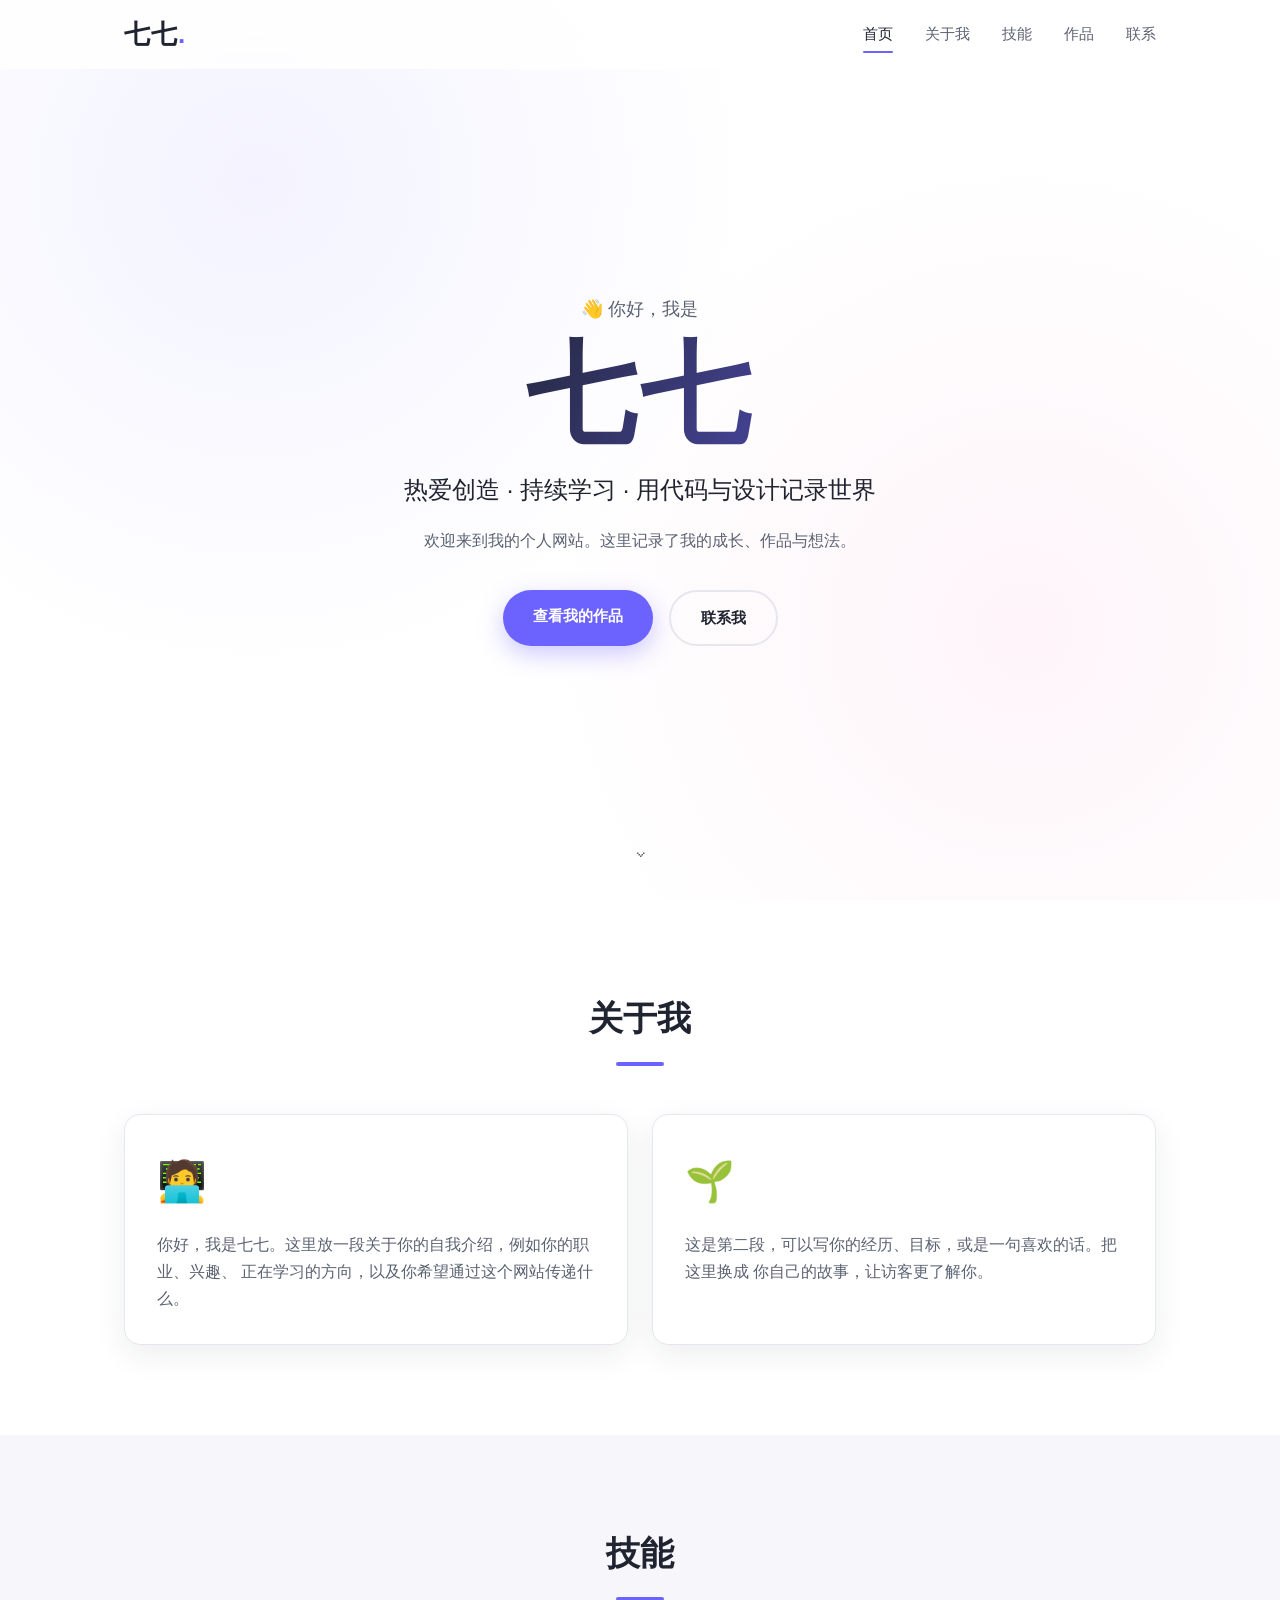
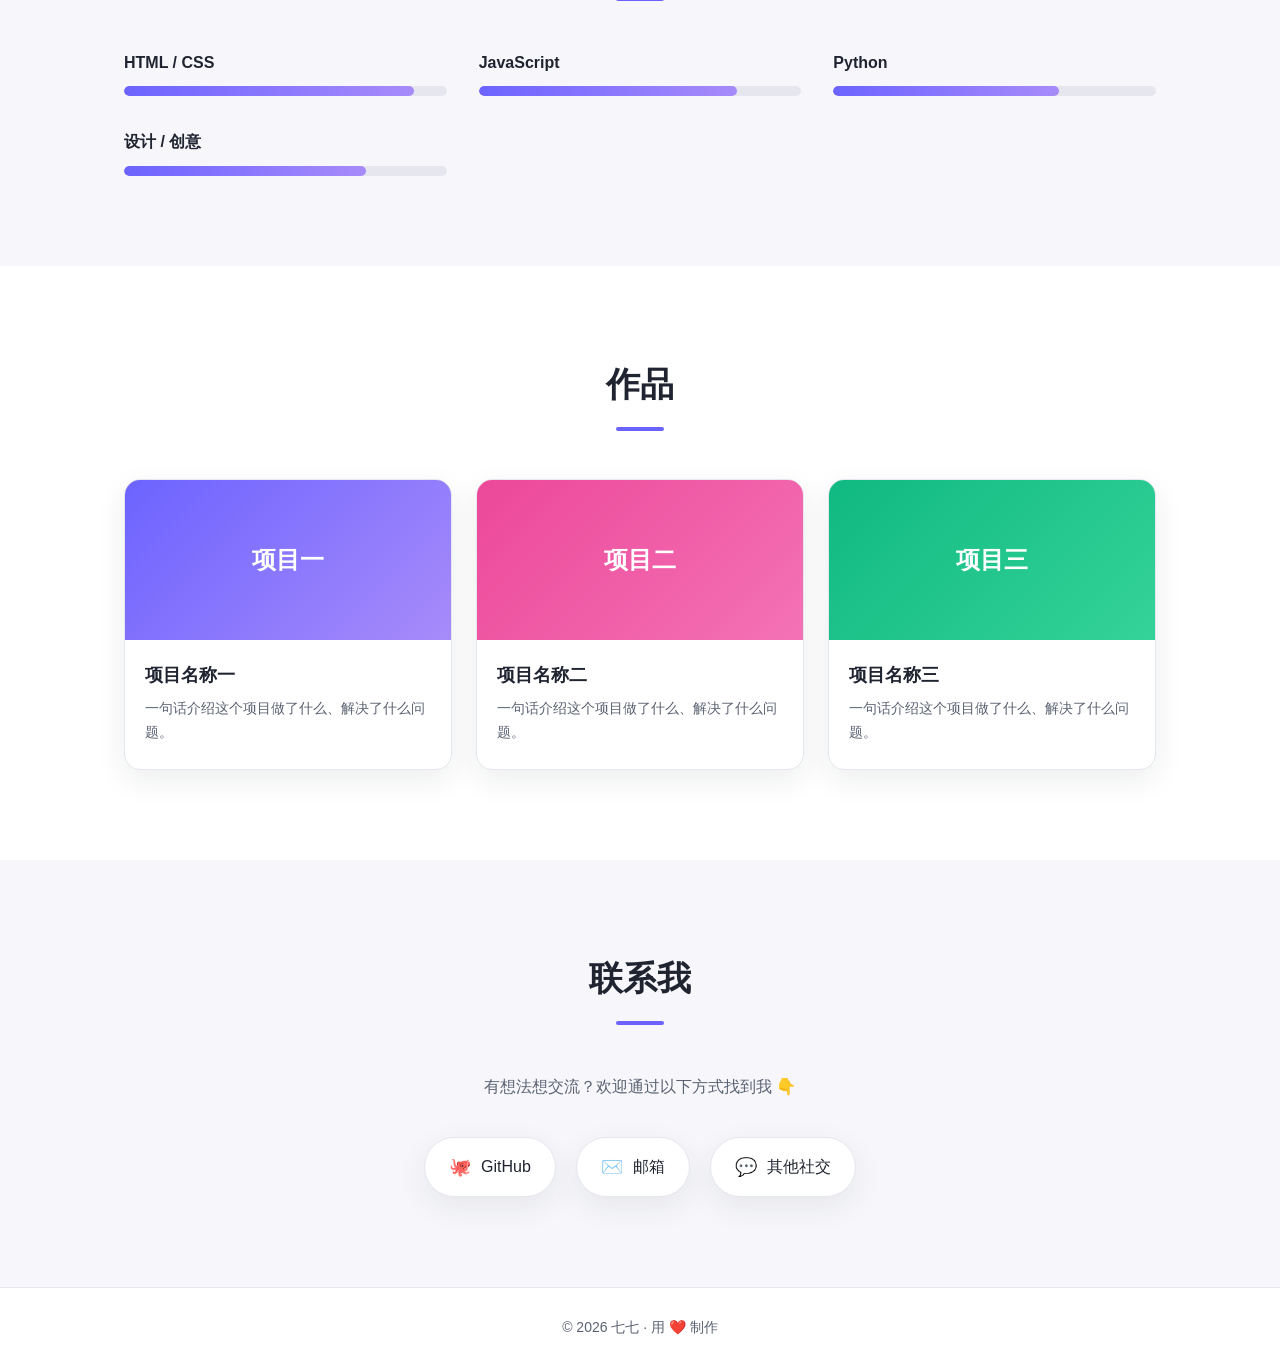
==== index.html @ 71e948ec "初始化个人网站：首页、关于、技能、作品、联系" ====
<!DOCTYPE html>
<html lang="zh-CN">
<head>
  <meta charset="UTF-8" />
  <meta name="viewport" content="width=device-width, initial-scale=1.0" />
  <title>七七 · 个人网站</title>
  <meta name="description" content="七七的个人网站 - 关于我、我的技能与作品" />
  <link rel="stylesheet" href="css/style.css" />
</head>
<body>

  <!-- 导航栏 -->
  <header class="navbar" id="navbar">
    <div class="container nav-inner">
      <a href="#home" class="logo">七七<span>.</span></a>
      <nav class="nav-links" id="navLinks">
        <a href="#home" class="active">首页</a>
        <a href="#about">关于我</a>
        <a href="#skills">技能</a>
        <a href="#projects">作品</a>
        <a href="#contact">联系</a>
      </nav>
      <button class="nav-toggle" id="navToggle" aria-label="菜单">
        <span></span><span></span><span></span>
      </button>
    </div>
  </header>

  <!-- 首页 / Hero -->
  <section class="hero" id="home">
    <div class="container hero-inner">
      <p class="hero-greeting">👋 你好，我是</p>
      <h1 class="hero-title">七七</h1>
      <p class="hero-subtitle">热爱创造 · 持续学习 · 用代码与设计记录世界</p>
      <p class="hero-desc">
        欢迎来到我的个人网站。这里记录了我的成长、作品与想法。
      </p>
      <div class="hero-actions">
        <a href="#projects" class="btn btn-primary">查看我的作品</a>
        <a href="#contact" class="btn btn-outline">联系我</a>
      </div>
    </div>
    <div class="scroll-hint">⌄</div>
  </section>

  <!-- 关于我 -->
  <section class="section" id="about">
    <div class="container">
      <h2 class="section-title">关于我</h2>
      <div class="about-grid">
        <div class="about-card">
          <div class="about-emoji">🧑‍💻</div>
          <p>
            你好，我是七七。这里放一段关于你的自我介绍，例如你的职业、兴趣、
            正在学习的方向，以及你希望通过这个网站传递什么。
          </p>
        </div>
        <div class="about-card">
          <div class="about-emoji">🌱</div>
          <p>
            这是第二段，可以写你的经历、目标，或是一句喜欢的话。把这里换成
            你自己的故事，让访客更了解你。
          </p>
        </div>
      </div>
    </div>
  </section>

  <!-- 技能 -->
  <section class="section section-alt" id="skills">
    <div class="container">
      <h2 class="section-title">技能</h2>
      <div class="skills-grid">
        <div class="skill-item">
          <span class="skill-name">HTML / CSS</span>
          <div class="skill-bar"><div class="skill-fill" style="width:90%"></div></div>
        </div>
        <div class="skill-item">
          <span class="skill-name">JavaScript</span>
          <div class="skill-bar"><div class="skill-fill" style="width:80%"></div></div>
        </div>
        <div class="skill-item">
          <span class="skill-name">Python</span>
          <div class="skill-bar"><div class="skill-fill" style="width:70%"></div></div>
        </div>
        <div class="skill-item">
          <span class="skill-name">设计 / 创意</span>
          <div class="skill-bar"><div class="skill-fill" style="width:75%"></div></div>
        </div>
      </div>
    </div>
  </section>

  <!-- 作品 -->
  <section class="section" id="projects">
    <div class="container">
      <h2 class="section-title">作品</h2>
      <div class="projects-grid">
        <a class="project-card" href="#" target="_blank" rel="noopener">
          <div class="project-thumb" style="background:linear-gradient(135deg,#6c63ff,#a78bfa)">项目一</div>
          <h3>项目名称一</h3>
          <p>一句话介绍这个项目做了什么、解决了什么问题。</p>
        </a>
        <a class="project-card" href="#" target="_blank" rel="noopener">
          <div class="project-thumb" style="background:linear-gradient(135deg,#ec4899,#f472b6)">项目二</div>
          <h3>项目名称二</h3>
          <p>一句话介绍这个项目做了什么、解决了什么问题。</p>
        </a>
        <a class="project-card" href="#" target="_blank" rel="noopener">
          <div class="project-thumb" style="background:linear-gradient(135deg,#10b981,#34d399)">项目三</div>
          <h3>项目名称三</h3>
          <p>一句话介绍这个项目做了什么、解决了什么问题。</p>
        </a>
      </div>
    </div>
  </section>

  <!-- 联系 -->
  <section class="section section-alt" id="contact">
    <div class="container">
      <h2 class="section-title">联系我</h2>
      <p class="contact-intro">有想法想交流？欢迎通过以下方式找到我 👇</p>
      <div class="contact-links">
        <a class="contact-item" href="https://github.com/georgiadiaz6142-lgtm" target="_blank" rel="noopener">
          <span class="contact-icon">🐙</span> GitHub
        </a>
        <a class="contact-item" href="mailto:your@email.com">
          <span class="contact-icon">✉️</span> 邮箱
        </a>
        <a class="contact-item" href="#" target="_blank" rel="noopener">
          <span class="contact-icon">💬</span> 其他社交
        </a>
      </div>
    </div>
  </section>

  <!-- 页脚 -->
  <footer class="footer">
    <div class="container">
      <p>© <span id="year"></span> 七七 · 用 ❤️ 制作</p>
    </div>
  </footer>

  <script src="js/main.js"></script>
</body>
</html>
---- css/style.css ----
/* ============ 基础样式 ============ */
:root {
  --bg: #ffffff;
  --bg-alt: #f7f7fb;
  --text: #1f2430;
  --text-muted: #5b6272;
  --accent: #6c63ff;
  --accent-soft: #eeedff;
  --border: #e6e6ef;
  --radius: 16px;
  --shadow: 0 10px 30px rgba(31, 36, 48, 0.08);
  --transition: 0.3s cubic-bezier(0.4, 0, 0.2, 1);
}

* {
  margin: 0;
  padding: 0;
  box-sizing: border-box;
}

html {
  scroll-behavior: smooth;
}

body {
  font-family: -apple-system, BlinkMacSystemFont, "PingFang SC", "Hiragino Sans GB",
    "Microsoft YaHei", "Segoe UI", sans-serif;
  color: var(--text);
  background: var(--bg);
  line-height: 1.7;
  -webkit-font-smoothing: antialiased;
}

.container {
  width: 100%;
  max-width: 1080px;
  margin: 0 auto;
  padding: 0 24px;
}

a {
  color: inherit;
  text-decoration: none;
}

/* ============ 导航栏 ============ */
.navbar {
  position: fixed;
  top: 0;
  left: 0;
  width: 100%;
  z-index: 100;
  background: rgba(255, 255, 255, 0.8);
  backdrop-filter: blur(12px);
  -webkit-backdrop-filter: blur(12px);
  border-bottom: 1px solid transparent;
  transition: var(--transition);
}

.navbar.scrolled {
  border-bottom-color: var(--border);
  box-shadow: 0 4px 20px rgba(31, 36, 48, 0.06);
}

.nav-inner {
  display: flex;
  align-items: center;
  justify-content: space-between;
  height: 68px;
}

.logo {
  font-size: 26px;
  font-weight: 800;
  letter-spacing: 1px;
}

.logo span {
  color: var(--accent);
}

.nav-links {
  display: flex;
  gap: 32px;
}

.nav-links a {
  font-size: 15px;
  font-weight: 500;
  color: var(--text-muted);
  position: relative;
  padding: 4px 0;
  transition: var(--transition);
}

.nav-links a:hover,
.nav-links a.active {
  color: var(--text);
}

.nav-links a.active::after {
  content: "";
  position: absolute;
  left: 0;
  bottom: -2px;
  width: 100%;
  height: 2px;
  background: var(--accent);
  border-radius: 2px;
}

.nav-toggle {
  display: none;
  flex-direction: column;
  gap: 5px;
  background: none;
  border: none;
  cursor: pointer;
  padding: 6px;
}

.nav-toggle span {
  width: 24px;
  height: 2px;
  background: var(--text);
  border-radius: 2px;
  transition: var(--transition);
}

/* ============ Hero ============ */
.hero {
  min-height: 100vh;
  display: flex;
  align-items: center;
  justify-content: center;
  text-align: center;
  position: relative;
  background:
    radial-gradient(circle at 20% 20%, rgba(108, 99, 255, 0.08), transparent 40%),
    radial-gradient(circle at 80% 70%, rgba(236, 72, 153, 0.06), transparent 40%),
    var(--bg);
  padding: 100px 0 60px;
}

.hero-greeting {
  font-size: 18px;
  color: var(--text-muted);
  margin-bottom: 8px;
}

.hero-title {
  font-size: clamp(56px, 12vw, 110px);
  font-weight: 800;
  letter-spacing: 4px;
  background: linear-gradient(120deg, #1f2430 30%, var(--accent));
  -webkit-background-clip: text;
  background-clip: text;
  -webkit-text-fill-color: transparent;
  line-height: 1.1;
  margin-bottom: 16px;
}

.hero-subtitle {
  font-size: clamp(18px, 3vw, 24px);
  font-weight: 500;
  color: var(--text);
  margin-bottom: 16px;
}

.hero-desc {
  max-width: 560px;
  margin: 0 auto 36px;
  color: var(--text-muted);
  font-size: 16px;
}

.hero-actions {
  display: flex;
  gap: 16px;
  justify-content: center;
  flex-wrap: wrap;
}

.btn {
  display: inline-block;
  padding: 13px 30px;
  border-radius: 999px;
  font-size: 15px;
  font-weight: 600;
  transition: var(--transition);
  cursor: pointer;
}

.btn-primary {
  background: var(--accent);
  color: #fff;
  box-shadow: 0 8px 24px rgba(108, 99, 255, 0.35);
}

.btn-primary:hover {
  transform: translateY(-2px);
  box-shadow: 0 12px 28px rgba(108, 99, 255, 0.45);
}

.btn-outline {
  border: 2px solid var(--border);
  color: var(--text);
}

.btn-outline:hover {
  border-color: var(--accent);
  color: var(--accent);
}

.scroll-hint {
  position: absolute;
  bottom: 30px;
  left: 50%;
  transform: translateX(-50%);
  font-size: 24px;
  color: var(--text-muted);
  animation: bounce 2s infinite;
}

@keyframes bounce {
  0%, 20%, 50%, 80%, 100% { transform: translate(-50%, 0); }
  40% { transform: translate(-50%, -10px); }
  60% { transform: translate(-50%, -5px); }
}

/* ============ 通用 section ============ */
.section {
  padding: 90px 0;
}

.section-alt {
  background: var(--bg-alt);
}

.section-title {
  font-size: 34px;
  font-weight: 700;
  text-align: center;
  margin-bottom: 48px;
  position: relative;
}

.section-title::after {
  content: "";
  display: block;
  width: 48px;
  height: 4px;
  background: var(--accent);
  border-radius: 4px;
  margin: 14px auto 0;
}

/* ============ 关于我 ============ */
.about-grid {
  display: grid;
  grid-template-columns: repeat(auto-fit, minmax(280px, 1fr));
  gap: 24px;
}

.about-card {
  background: var(--bg);
  border: 1px solid var(--border);
  border-radius: var(--radius);
  padding: 32px;
  box-shadow: var(--shadow);
  transition: var(--transition);
}

.about-card:hover {
  transform: translateY(-4px);
}

.about-emoji {
  font-size: 40px;
  margin-bottom: 16px;
}

.about-card p {
  color: var(--text-muted);
}

/* ============ 技能 ============ */
.skills-grid {
  display: grid;
  grid-template-columns: repeat(auto-fit, minmax(280px, 1fr));
  gap: 32px;
}

.skill-item {
  display: flex;
  flex-direction: column;
  gap: 10px;
}

.skill-name {
  font-weight: 600;
}

.skill-bar {
  height: 10px;
  background: var(--border);
  border-radius: 10px;
  overflow: hidden;
}

.skill-fill {
  height: 100%;
  background: linear-gradient(90deg, var(--accent), #a78bfa);
  border-radius: 10px;
  transition: width 1.2s cubic-bezier(0.4, 0, 0.2, 1);
}

/* ============ 作品 ============ */
.projects-grid {
  display: grid;
  grid-template-columns: repeat(auto-fit, minmax(260px, 1fr));
  gap: 24px;
}

.project-card {
  display: block;
  background: var(--bg);
  border: 1px solid var(--border);
  border-radius: var(--radius);
  overflow: hidden;
  box-shadow: var(--shadow);
  transition: var(--transition);
}

.project-card:hover {
  transform: translateY(-6px);
  box-shadow: 0 16px 40px rgba(31, 36, 48, 0.12);
}

.project-thumb {
  height: 160px;
  display: flex;
  align-items: center;
  justify-content: center;
  color: #fff;
  font-size: 24px;
  font-weight: 700;
}

.project-card h3 {
  padding: 20px 20px 6px;
  font-size: 18px;
}

.project-card p {
  padding: 0 20px 24px;
  color: var(--text-muted);
  font-size: 14px;
}

/* ============ 联系 ============ */
.contact-intro {
  text-align: center;
  color: var(--text-muted);
  margin-bottom: 36px;
}

.contact-links {
  display: flex;
  gap: 20px;
  justify-content: center;
  flex-wrap: wrap;
}

.contact-item {
  display: flex;
  align-items: center;
  gap: 10px;
  padding: 14px 24px;
  background: var(--bg);
  border: 1px solid var(--border);
  border-radius: 999px;
  font-weight: 500;
  box-shadow: var(--shadow);
  transition: var(--transition);
}

.contact-item:hover {
  border-color: var(--accent);
  color: var(--accent);
  transform: translateY(-2px);
}

.contact-icon {
  font-size: 18px;
}

/* ============ 页脚 ============ */
.footer {
  padding: 28px 0;
  text-align: center;
  color: var(--text-muted);
  font-size: 14px;
  border-top: 1px solid var(--border);
}

/* ============ 滚动入场动画 ============ */
.reveal {
  opacity: 0;
  transform: translateY(30px);
  transition: opacity 0.7s cubic-bezier(0.4, 0, 0.2, 1),
    transform 0.7s cubic-bezier(0.4, 0, 0.2, 1);
}

.reveal.visible {
  opacity: 1;
  transform: translateY(0);
}

/* ============ 响应式 ============ */
@media (max-width: 768px) {
  .nav-links {
    position: absolute;
    top: 68px;
    left: 0;
    width: 100%;
    flex-direction: column;
    gap: 0;
    background: var(--bg);
    border-bottom: 1px solid var(--border);
    box-shadow: 0 12px 24px rgba(31, 36, 48, 0.08);
    max-height: 0;
    overflow: hidden;
    transition: max-height 0.35s ease;
  }

  .nav-links.open {
    max-height: 320px;
  }

  .nav-links a {
    padding: 16px 24px;
    border-bottom: 1px solid var(--bg-alt);
  }

  .nav-toggle {
    display: flex;
  }

  .hero-actions {
    flex-direction: column;
    align-items: center;
  }

  .section {
    padding: 64px 0;
  }
}
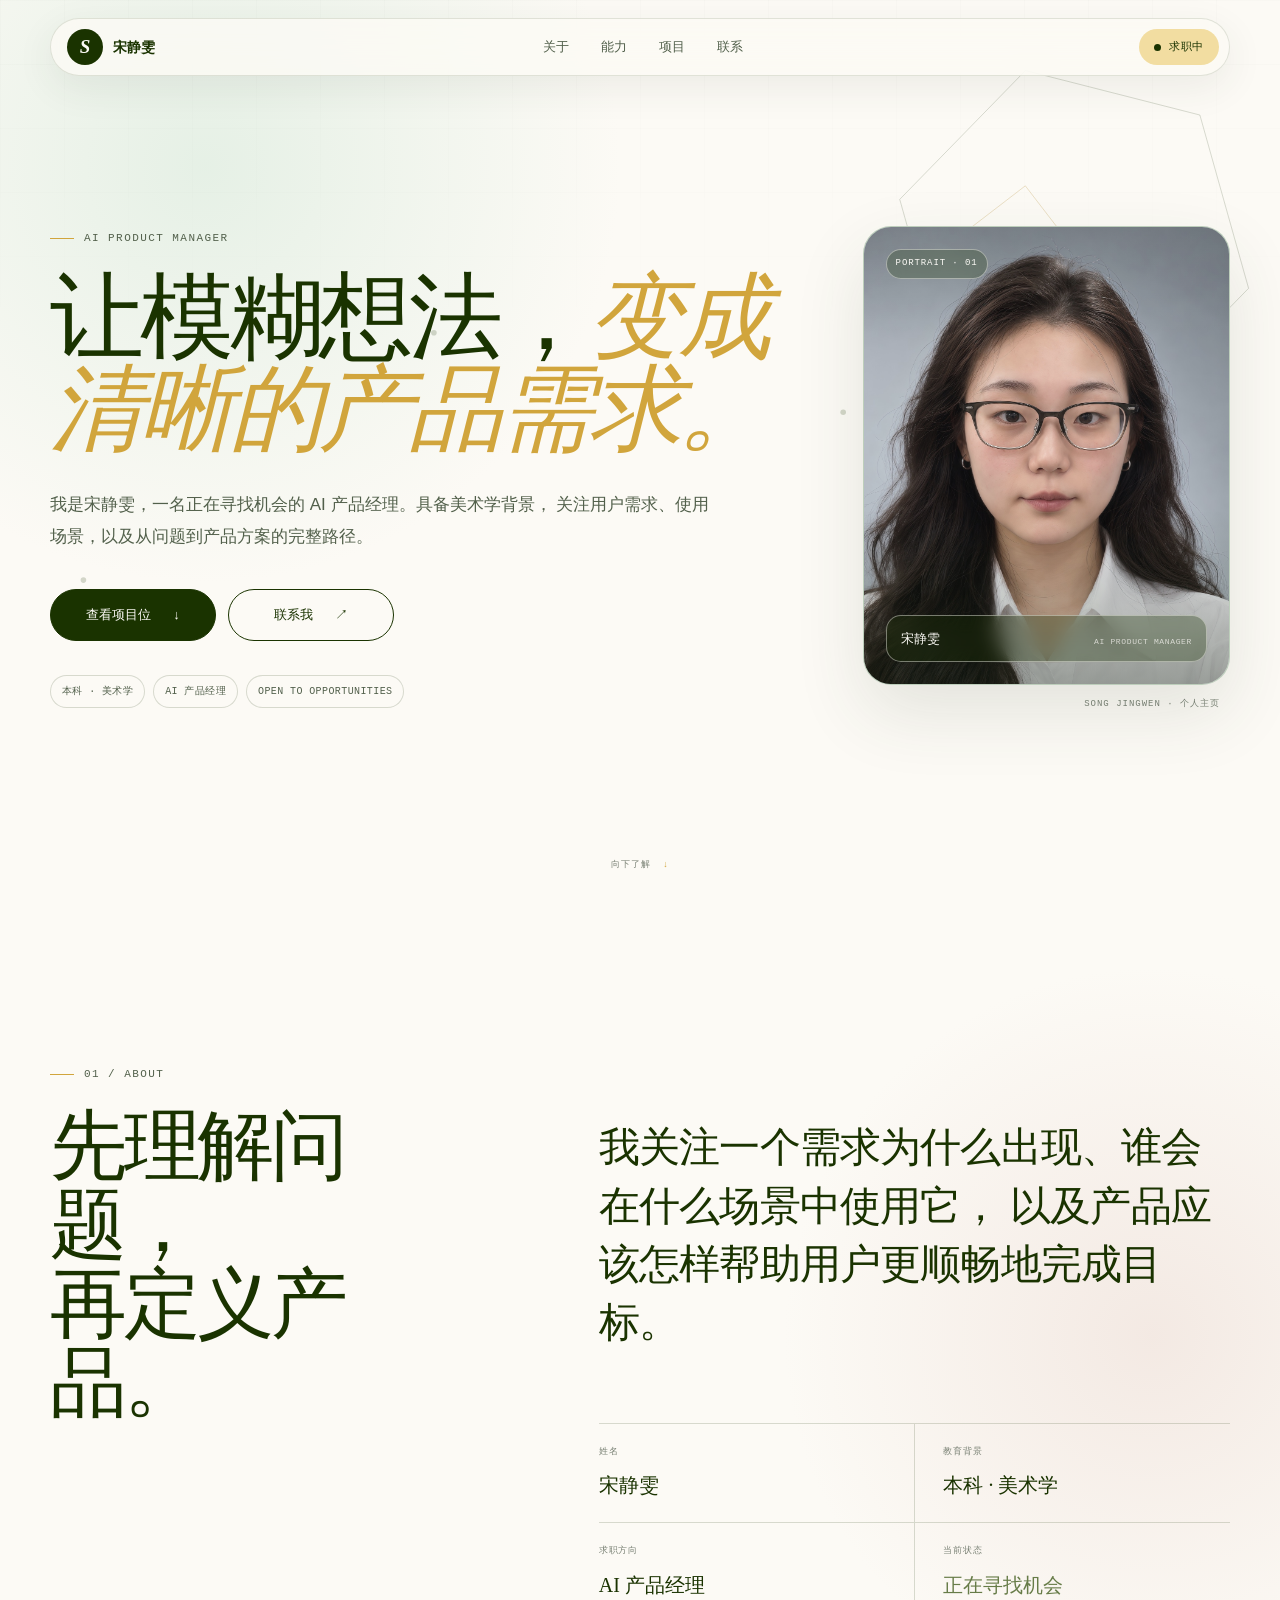
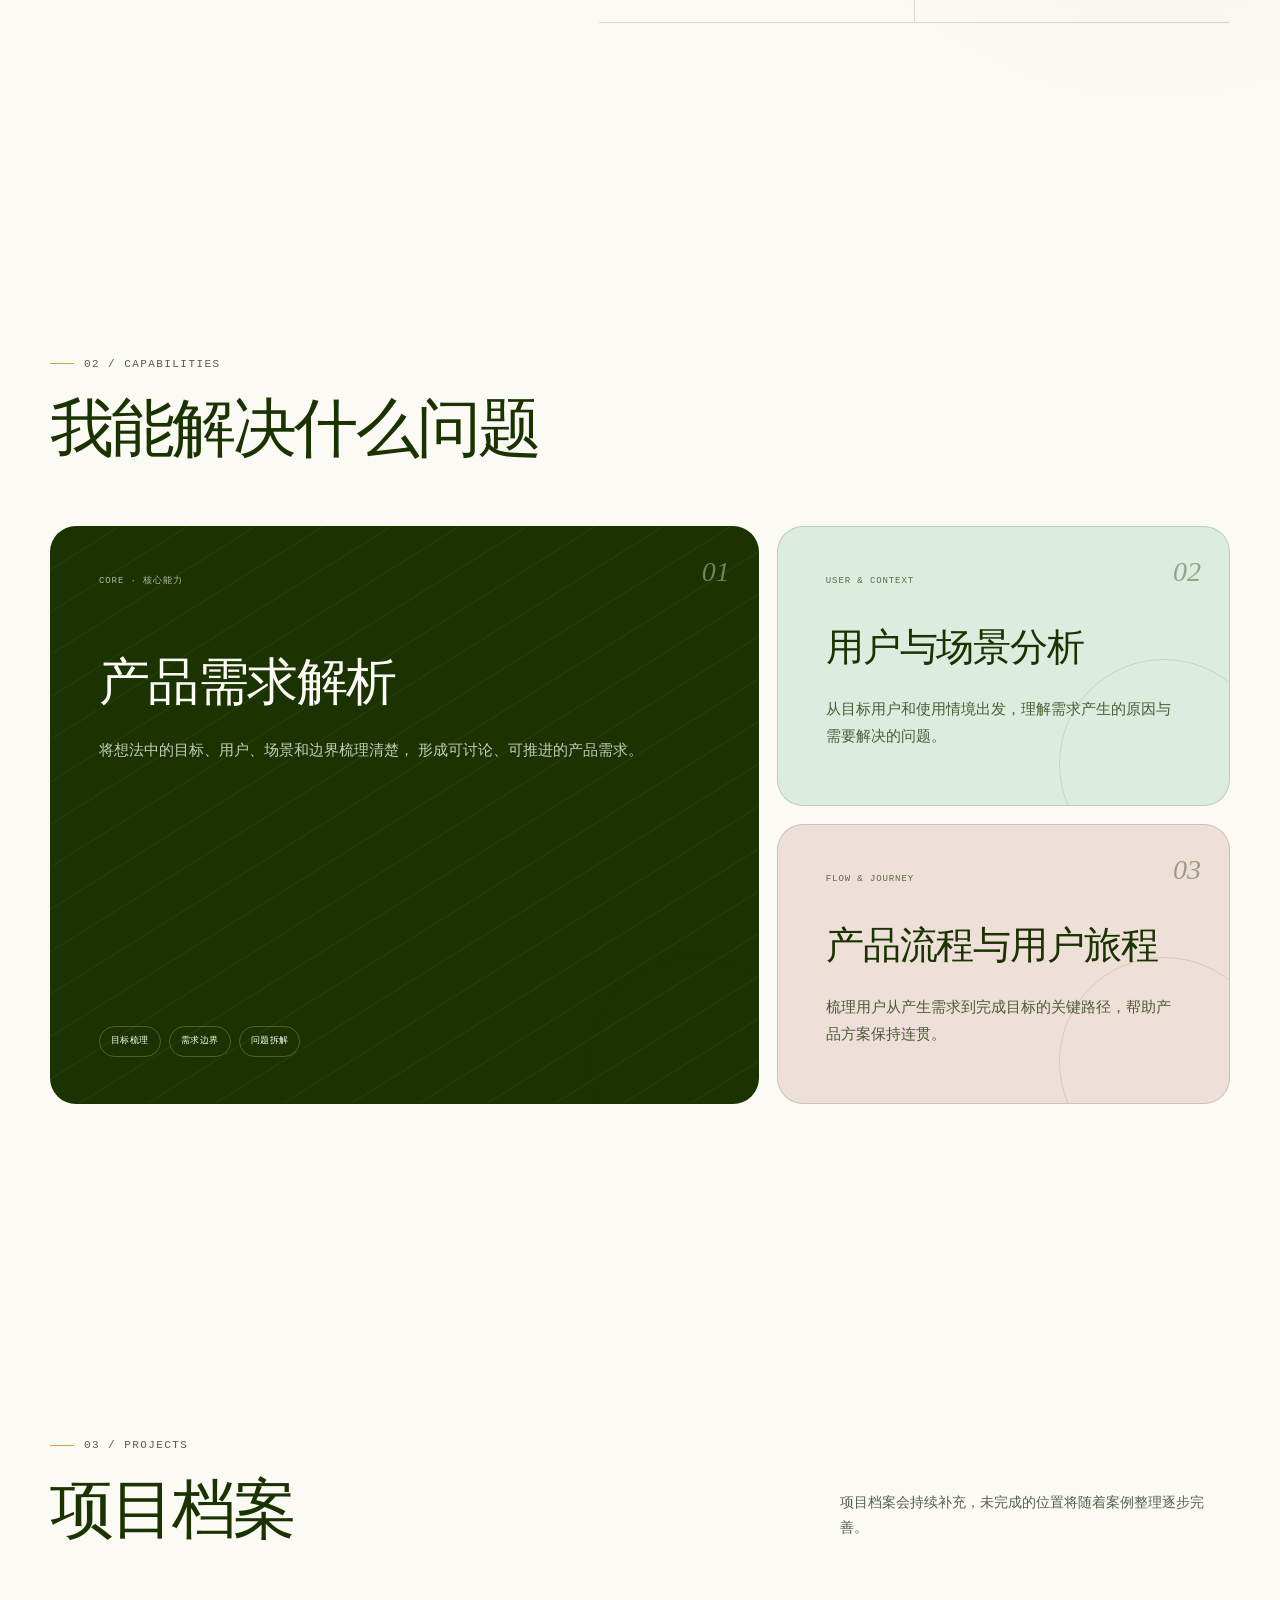
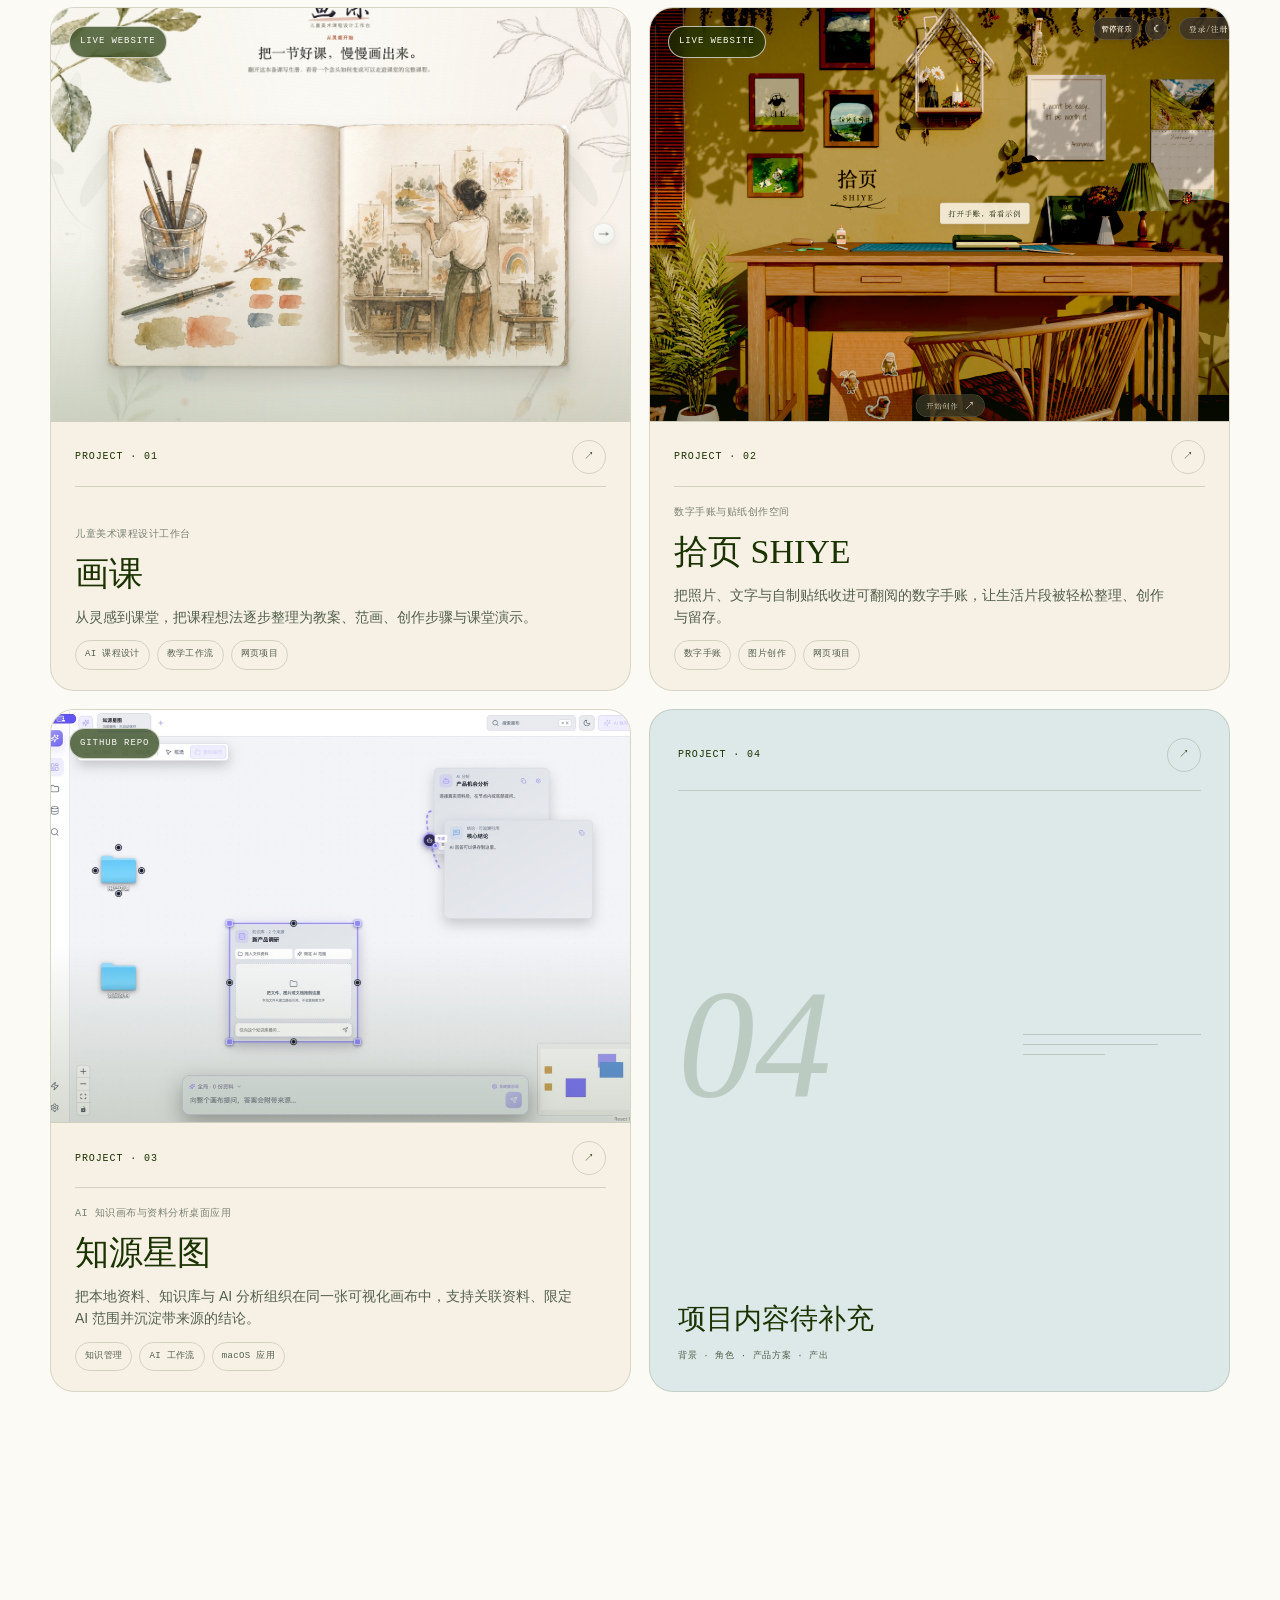
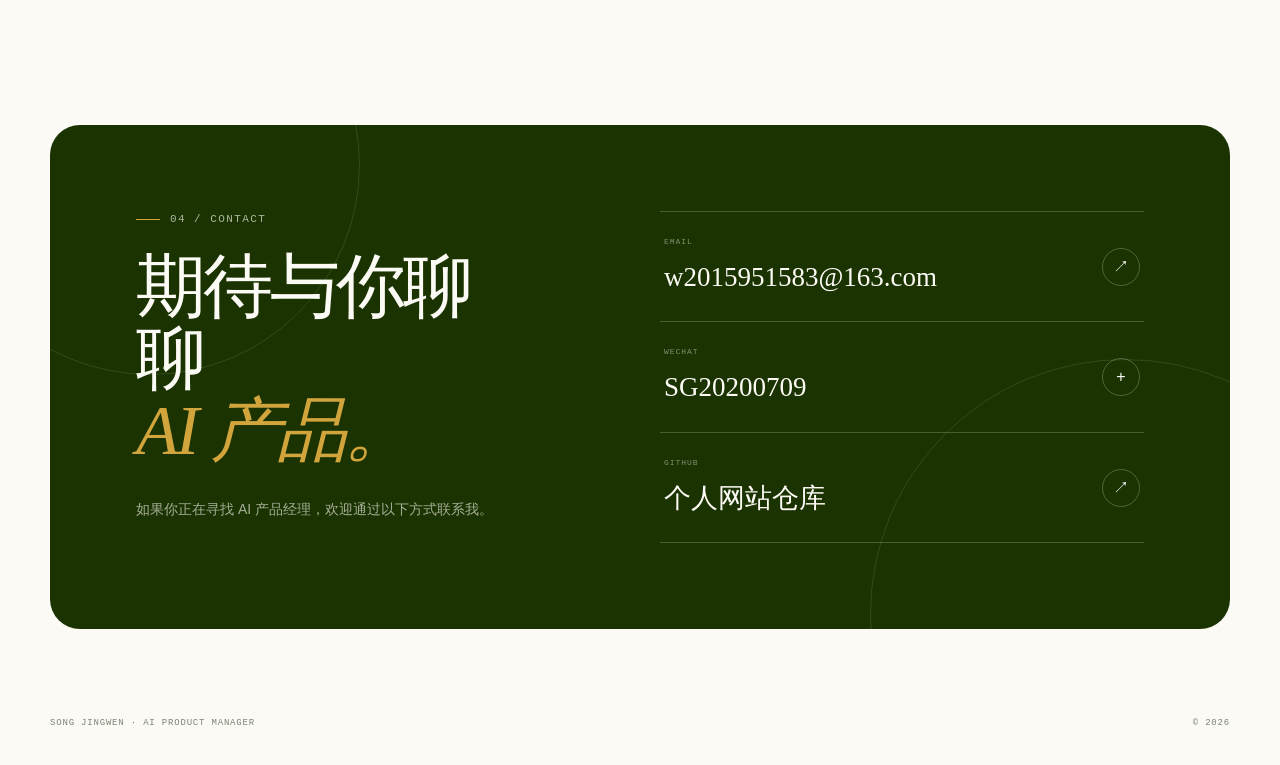
==== commit 064d38c8: "添加拾页项目到作品集" ====
--- a/index.html
+++ b/index.html
@@ -1,146 +1,2 @@
-<!DOCTYPE html>
-<html lang="zh-CN">
-<head>
-  <meta charset="UTF-8" />
-  <meta name="viewport" content="width=device-width, initial-scale=1.0" />
-  <title>七七 · 个人网站</title>
-  <meta name="description" content="七七的个人网站 - 关于我、我的技能与作品" />
-  <link rel="stylesheet" href="css/style.css" />
-</head>
-<body>
-
-  <!-- 导航栏 -->
-  <header class="navbar" id="navbar">
-    <div class="container nav-inner">
-      <a href="#home" class="logo">七七<span>.</span></a>
-      <nav class="nav-links" id="navLinks">
-        <a href="#home" class="active">首页</a>
-        <a href="#about">关于我</a>
-        <a href="#skills">技能</a>
-        <a href="#projects">作品</a>
-        <a href="#contact">联系</a>
-      </nav>
-      <button class="nav-toggle" id="navToggle" aria-label="菜单">
-        <span></span><span></span><span></span>
-      </button>
-    </div>
-  </header>
-
-  <!-- 首页 / Hero -->
-  <section class="hero" id="home">
-    <div class="container hero-inner">
-      <p class="hero-greeting">👋 你好，我是</p>
-      <h1 class="hero-title">七七</h1>
-      <p class="hero-subtitle">热爱创造 · 持续学习 · 用代码与设计记录世界</p>
-      <p class="hero-desc">
-        欢迎来到我的个人网站。这里记录了我的成长、作品与想法。
-      </p>
-      <div class="hero-actions">
-        <a href="#projects" class="btn btn-primary">查看我的作品</a>
-        <a href="#contact" class="btn btn-outline">联系我</a>
-      </div>
-    </div>
-    <div class="scroll-hint">⌄</div>
-  </section>
-
-  <!-- 关于我 -->
-  <section class="section" id="about">
-    <div class="container">
-      <h2 class="section-title">关于我</h2>
-      <div class="about-grid">
-        <div class="about-card">
-          <div class="about-emoji">🧑‍💻</div>
-          <p>
-            你好，我是七七。这里放一段关于你的自我介绍，例如你的职业、兴趣、
-            正在学习的方向，以及你希望通过这个网站传递什么。
-          </p>
-        </div>
-        <div class="about-card">
-          <div class="about-emoji">🌱</div>
-          <p>
-            这是第二段，可以写你的经历、目标，或是一句喜欢的话。把这里换成
-            你自己的故事，让访客更了解你。
-          </p>
-        </div>
-      </div>
-    </div>
-  </section>
-
-  <!-- 技能 -->
-  <section class="section section-alt" id="skills">
-    <div class="container">
-      <h2 class="section-title">技能</h2>
-      <div class="skills-grid">
-        <div class="skill-item">
-          <span class="skill-name">HTML / CSS</span>
-          <div class="skill-bar"><div class="skill-fill" style="width:90%"></div></div>
-        </div>
-        <div class="skill-item">
-          <span class="skill-name">JavaScript</span>
-          <div class="skill-bar"><div class="skill-fill" style="width:80%"></div></div>
-        </div>
-        <div class="skill-item">
-          <span class="skill-name">Python</span>
-          <div class="skill-bar"><div class="skill-fill" style="width:70%"></div></div>
-        </div>
-        <div class="skill-item">
-          <span class="skill-name">设计 / 创意</span>
-          <div class="skill-bar"><div class="skill-fill" style="width:75%"></div></div>
-        </div>
-      </div>
-    </div>
-  </section>
-
-  <!-- 作品 -->
-  <section class="section" id="projects">
-    <div class="container">
-      <h2 class="section-title">作品</h2>
-      <div class="projects-grid">
-        <a class="project-card" href="#" target="_blank" rel="noopener">
-          <div class="project-thumb" style="background:linear-gradient(135deg,#6c63ff,#a78bfa)">项目一</div>
-          <h3>项目名称一</h3>
-          <p>一句话介绍这个项目做了什么、解决了什么问题。</p>
-        </a>
-        <a class="project-card" href="#" target="_blank" rel="noopener">
-          <div class="project-thumb" style="background:linear-gradient(135deg,#ec4899,#f472b6)">项目二</div>
-          <h3>项目名称二</h3>
-          <p>一句话介绍这个项目做了什么、解决了什么问题。</p>
-        </a>
-        <a class="project-card" href="#" target="_blank" rel="noopener">
-          <div class="project-thumb" style="background:linear-gradient(135deg,#10b981,#34d399)">项目三</div>
-          <h3>项目名称三</h3>
-          <p>一句话介绍这个项目做了什么、解决了什么问题。</p>
-        </a>
-      </div>
-    </div>
-  </section>
-
-  <!-- 联系 -->
-  <section class="section section-alt" id="contact">
-    <div class="container">
-      <h2 class="section-title">联系我</h2>
-      <p class="contact-intro">有想法想交流？欢迎通过以下方式找到我 👇</p>
-      <div class="contact-links">
-        <a class="contact-item" href="https://github.com/georgiadiaz6142-lgtm" target="_blank" rel="noopener">
-          <span class="contact-icon">🐙</span> GitHub
-        </a>
-        <a class="contact-item" href="mailto:your@email.com">
-          <span class="contact-icon">✉️</span> 邮箱
-        </a>
-        <a class="contact-item" href="#" target="_blank" rel="noopener">
-          <span class="contact-icon">💬</span> 其他社交
-        </a>
-      </div>
-    </div>
-  </section>
-
-  <!-- 页脚 -->
-  <footer class="footer">
-    <div class="container">
-      <p>© <span id="year"></span> 七七 · 用 ❤️ 制作</p>
-    </div>
-  </footer>
-
-  <script src="js/main.js"></script>
-</body>
-</html>
+<!DOCTYPE html><html lang="zh-CN"><head><meta charSet="utf-8"/><meta name="viewport" content="width=device-width, initial-scale=1"/><link rel="stylesheet" href="/_next/static/css/index.DpZAFLrR.css" data-rsc-css-href="/_next/static/css/index.DpZAFLrR.css" data-precedence="vite-rsc/importer-resources"/><link rel="modulepreload" fetchPriority="low" href="/_next/static/chunks/index-DzD6Dw14.js"/><script src="/_next/static/chunks/rolldown-runtime-C60lm6uB.js" type="module" async=""></script><script src="/_next/static/chunks/framework-BgSIrAUN.js" type="module" async=""></script><link rel="modulepreload" href="/_next/static/chunks/layout-segment-context-xapibM5M.js" crossorigin=""/><link rel="modulepreload" href="/_next/static/chunks/Portfolio-D7jMHtqO.js" crossorigin=""/><title>宋静雯｜AI 产品经理</title><meta name="description" content="宋静雯的个人主页：关注产品需求解析、用户场景分析与产品流程设计。"/><script>Object.assign(((self[Symbol.for("vinext.navigationRuntime")]??={bootstrap:{routeManifest:null},functions:{}}).bootstrap.rsc??={rsc:[]}),{params:{},nav:{"pathname":"/","searchParams":[]}})</script><link rel="modulepreload" href="/_next/static/chunks/index-DzD6Dw14.js" />
+</head><body><div class="site-shell"><canvas class="motion-canvas" aria-hidden="true"></canvas><header class="site-header" aria-label="主导航"><a class="brand" href="#home" aria-label="返回首页"><span class="brand-mark">S</span><span class="brand-name">宋静雯</span></a><nav class="nav-links" aria-label="页面章节"><a href="#about">关于</a><a href="#capabilities">能力</a><a href="#projects">项目</a><a href="#contact">联系</a></nav><span class="availability"><i></i> 求职中</span></header><main><section class="hero section-wrap" id="home"><div class="hero-copy" data-reveal="true"><p class="eyebrow"><span></span> AI PRODUCT MANAGER</p><h1>让模糊想法，<em>变成清晰的产品需求。</em></h1><p class="hero-intro">我是宋静雯，一名正在寻找机会的 AI 产品经理。具备美术学背景， 关注用户需求、使用场景，以及从问题到产品方案的完整路径。</p><div class="hero-actions"><a class="button button-primary" href="#projects">查看项目位 <span>↓</span></a><a class="button button-ghost" href="#contact">联系我 <span>↗</span></a></div><div class="hero-meta" aria-label="基本信息"><span>本科 · 美术学</span><span>AI 产品经理</span><span>OPEN TO OPPORTUNITIES</span></div></div><div class="portrait-wrap" data-reveal="true"><div class="portrait-card"><img class="portrait-image" src="/song-jingwen-portrait.jpg" alt="宋静雯的个人照片" loading="eager" fetchPriority="high"/><span class="portrait-index">PORTRAIT · 01</span><div class="portrait-note"><span>宋静雯</span><small>AI PRODUCT MANAGER</small></div></div><p class="portrait-caption">SONG JINGWEN · 个人主页</p></div><a class="scroll-cue" href="#about"><span>向下了解</span><i>↓</i></a></section><section class="about section-wrap" id="about"><div class="section-heading" data-reveal="true"><p class="eyebrow"><span></span> 01 / ABOUT</p><h2>先理解问题，<br/>再定义产品。</h2></div><div class="about-content" data-reveal="true"><p class="about-lead">我关注一个需求为什么出现、谁会在什么场景中使用它， 以及产品应该怎样帮助用户更顺畅地完成目标。</p><div class="about-facts"><div><span>姓名</span><strong>宋静雯</strong></div><div><span>教育背景</span><strong>本科 · 美术学</strong></div><div><span>求职方向</span><strong>AI 产品经理</strong></div><div><span>当前状态</span><strong class="status-text">正在寻找机会</strong></div></div></div></section><section class="capabilities section-wrap" id="capabilities"><div class="section-heading compact" data-reveal="true"><p class="eyebrow"><span></span> 02 / CAPABILITIES</p><h2>我能解决什么问题</h2></div><div class="capability-grid"><article class="capability-card capability-main" data-reveal="true"><span class="card-number">01</span><p class="card-kicker">CORE · 核心能力</p><h3>产品需求解析</h3><p>将想法中的目标、用户、场景和边界梳理清楚， 形成可讨论、可推进的产品需求。</p><div class="card-keywords"><span>目标梳理</span><span>需求边界</span><span>问题拆解</span></div></article><article class="capability-card capability-soft mint" data-reveal="true"><span class="card-number">02</span><p class="card-kicker">USER &amp; CONTEXT</p><h3>用户与场景分析</h3><p>从目标用户和使用情境出发，理解需求产生的原因与需要解决的问题。</p></article><article class="capability-card capability-soft blush" data-reveal="true"><span class="card-number">03</span><p class="card-kicker">FLOW &amp; JOURNEY</p><h3>产品流程与用户旅程</h3><p>梳理用户从产生需求到完成目标的关键路径，帮助产品方案保持连贯。</p></article></div></section><section class="projects section-wrap" id="projects"><div class="projects-heading" data-reveal="true"><div class="section-heading compact"><p class="eyebrow"><span></span> 03 / PROJECTS</p><h2>项目档案</h2></div><p>项目档案会持续补充，未完成的位置将随着案例整理逐步完善。</p></div><div class="project-grid"><a class="project-card project-live project-tone-1" href="https://s5jijm26cfi1b99jdn41p.apigateway-cn-beijing.volceapi.com/" target="_blank" rel="noreferrer" data-reveal="true" aria-label="打开项目 01：画课"><div class="project-preview"><img src="/project-01-preview-full.jpg" alt="画课项目界面预览"/><span class="project-preview-label">LIVE WEBSITE</span></div><div class="project-live-content"><div class="project-topline"><span>PROJECT · <!-- -->01</span><i aria-hidden="true">↗</i></div><div class="project-bottom project-live-copy"><p class="project-subtitle">儿童美术课程设计工作台</p><h3>画课</h3><p class="project-description">从灵感到课堂，把课程想法逐步整理为教案、范画、创作步骤与课堂演示。</p><div class="project-tags" aria-label="项目标签"><span>AI 课程设计</span><span>教学工作流</span><span>网页项目</span></div></div></div></a><a class="project-card project-live project-tone-2" href="https://sm994o19l0g1rajv9qfqf.apigateway-cn-beijing.volceapi.com/" target="_blank" rel="noreferrer" data-reveal="true" aria-label="打开项目 02：拾页 SHIYE"><div class="project-preview"><img src="/project-02-preview.png" alt="拾页 SHIYE项目界面预览"/><span class="project-preview-label">LIVE WEBSITE</span></div><div class="project-live-content"><div class="project-topline"><span>PROJECT · <!-- -->02</span><i aria-hidden="true">↗</i></div><div class="project-bottom project-live-copy"><p class="project-subtitle">数字手账与贴纸创作空间</p><h3>拾页 SHIYE</h3><p class="project-description">把照片、文字与自制贴纸收进可翻阅的数字手账，让生活片段被轻松整理、创作与留存。</p><div class="project-tags" aria-label="项目标签"><span>数字手账</span><span>图片创作</span><span>网页项目</span></div></div></div></a><a class="project-card project-live project-tone-3" href="https://github.com/georgiadiaz6142-lgtm/source-atlas-desktop" target="_blank" rel="noreferrer" data-reveal="true" aria-label="打开项目 03：知源星图"><div class="project-preview"><img src="/project-03-preview.jpg" alt="知源星图项目界面预览"/><span class="project-preview-label">GITHUB REPO</span></div><div class="project-live-content"><div class="project-topline"><span>PROJECT · <!-- -->03</span><i aria-hidden="true">↗</i></div><div class="project-bottom project-live-copy"><p class="project-subtitle">AI 知识画布与资料分析桌面应用</p><h3>知源星图</h3><p class="project-description">把本地资料、知识库与 AI 分析组织在同一张可视化画布中，支持关联资料、限定 AI 范围并沉淀带来源的结论。</p><div class="project-tags" aria-label="项目标签"><span>知识管理</span><span>AI 工作流</span><span>macOS 应用</span></div></div></div></a><article class="project-card project-tone-4" data-reveal="true" aria-label="项目 04，内容待补充"><div class="project-topline"><span>PROJECT · <!-- -->04</span><i aria-hidden="true">↗</i></div><div class="project-placeholder"><span>04</span><div class="placeholder-lines" aria-hidden="true"><i></i><i></i><i></i></div></div><div class="project-bottom"><h3>项目内容待补充</h3><p>背景 · 角色 · 产品方案 · 产出</p></div></article></div></section><section class="contact section-wrap" id="contact"><div class="contact-panel" data-reveal="true"><div class="contact-copy"><p class="eyebrow light"><span></span> 04 / CONTACT</p><h2>期待与你聊聊<br/><em>AI 产品。</em></h2><p>如果你正在寻找 AI 产品经理，欢迎通过以下方式联系我。</p></div><div class="contact-list"><a href="mailto:w2015951583@163.com" class="contact-item"><span><small>EMAIL</small>w2015951583@163.com</span><i>↗</i></a><button type="button" class="contact-item"><span><small>WECHAT</small>SG20200709</span><i>+</i></button><a href="https://github.com/georgiadiaz6142-lgtm/georgiadiaz6142-lgtm.github.io" class="contact-item" target="_blank" rel="noreferrer"><span><small>GITHUB</small>个人网站仓库</span><i>↗</i></a></div></div></section></main><footer class="site-footer"><span>SONG JINGWEN · AI PRODUCT MANAGER</span><span>© 2026</span></footer></div><script type="module" src="/_next/static/chunks/index-DzD6Dw14.js" id="_R_" async=""></script><script>((self[Symbol.for("vinext.navigationRuntime")]??={bootstrap:{routeManifest:null},functions:{}}).bootstrap.rsc??={rsc:[]}).rsc.push("2:I[\"8c0f216c4604\",[],\"Children\",1]\n")</script><script>((self[Symbol.for("vinext.navigationRuntime")]??={bootstrap:{routeManifest:null},functions:{}}).bootstrap.rsc??={rsc:[]}).rsc.push("3:I[\"593f344dc510\",[],\"GlobalErrorBoundary\",1]\n")</script><script>((self[Symbol.for("vinext.navigationRuntime")]??={bootstrap:{routeManifest:null},functions:{}}).bootstrap.rsc??={rsc:[]}).rsc.push("4:I[\"0b874ad30386\",[],\"default\",1]\n")</script><script>((self[Symbol.for("vinext.navigationRuntime")]??={bootstrap:{routeManifest:null},functions:{}}).bootstrap.rsc??={rsc:[]}).rsc.push("5:I[\"593f344dc510\",[],\"ErrorBoundary\",1]\n")</script><script>((self[Symbol.for("vinext.navigationRuntime")]??={bootstrap:{routeManifest:null},functions:{}}).bootstrap.rsc??={rsc:[]}).rsc.push("6:I[\"15c18cfaeeff\",[],\"LayoutSegmentProvider\",1]\n")</script><script>((self[Symbol.for("vinext.navigationRuntime")]??={bootstrap:{routeManifest:null},functions:{}}).bootstrap.rsc??={rsc:[]}).rsc.push("7:I[\"8c0f216c4604\",[],\"Slot\",1]\n")</script><script>((self[Symbol.for("vinext.navigationRuntime")]??={bootstrap:{routeManifest:null},functions:{}}).bootstrap.rsc??={rsc:[]}).rsc.push("8:I[\"9276801271d6\",[],\"AppRouterScrollTarget\",1]\n")</script><script>((self[Symbol.for("vinext.navigationRuntime")]??={bootstrap:{routeManifest:null},functions:{}}).bootstrap.rsc??={rsc:[]}).rsc.push("9:I[\"593f344dc510\",[],\"RedirectBoundary\",1]\n")</script><script>((self[Symbol.for("vinext.navigationRuntime")]??={bootstrap:{routeManifest:null},functions:{}}).bootstrap.rsc??={rsc:[]}).rsc.push(":HL[\"/_next/static/css/index.DpZAFLrR.css\",\"style\"     ]\n")</script><script>((self[Symbol.for("vinext.navigationRuntime")]??={bootstrap:{routeManifest:null},functions:{}}).bootstrap.rsc??={rsc:[]}).rsc.push("0:{\"__route\":\"route:/\",\"__interceptionContext\":null,\"__layoutIds\":[\"layout:/\"],\"__rootLayout\":\"/\",\"__sourcePage\":\"/page\",\"page:/\":\"$L1\",\"layout:/\":[[[[\"$\",\"link\",\"css:/_next/static/css/index.DpZAFLrR.css\",{\"rel\":\"stylesheet\",\"precedence\":\"vite-rsc/importer-resources\",\"href\":\"/_next/static/css/index.DpZAFLrR.css\",\"data-rsc-css-href\":\"/_next/static/css/index.DpZAFLrR.css\"}],\"$undefined\"],[\"$\",\"html\",null,{\"lang\":\"zh-CN\",\"children\":[\"$\",\"body\",null,{\"children\":[\"$\",\"$L2\",null,{}]}]}]],null],\"route:/\":[[[\"$\",\"meta\",null,{\"charSet\":\"utf-8\"}],[[\"$\",\"title\",\"0\",{\"children\":\"宋静雯｜AI 产品经理\"}],[\"$\",\"meta\",\"1\",{\"name\":\"description\",\"content\":\"宋静雯的个人主页：关注产品需求解析、用户场景分析与产品流程设计。\"}]],[[\"$\",\"meta\",\"0\",{\"name\":\"viewport\",\"content\":\"width=device-width, initial-scale=1\"}]]],[\"$\",\"$L3\",null,{\"fallback\":\"$4\",\"children\":[\"$\",\"$L5\",null,{\"fallback\":\"$4\",\"children\":[\"$\",\"$L6\",null,{\"providerId\":\"layout:/\",\"segmentMap\":{\"children\":[]},\"children\":[\"$\",\"$L7\",null,{\"id\":\"layout:/\",\"parallelSlots\":\"$undefined\",\"children\":[\"$\",\"$L8\",null,{\"children\":[\"$\",\"$L9\",null,{\"children\":[[\"$\",\"$L6\",null,{\"providerId\":\"page:/\",\"segmentMap\":{\"children\":[\"__PAGE__\"]},\"children\":[\"$\",\"$L7\",null,{\"id\":\"page:/\"}]}],null]}]}]}]}]}]}],null,null],\"__layoutFlags\":{\"layout:/\":\"s\"},\"__artifactCompatibility\":{\"schemaVersion\":1,\"graphVersion\":\"app-route-graph:1177fd80f83fa7b0\",\"deploymentVersion\":\"b946af7c-fecb-4eff-b37e-043f33c7fee0\",\"appElementsSchemaVersion\":1,\"rscPayloadSchemaVersion\":1,\"rootBoundaryId\":\"/\",\"renderEpoch\":null},\"__renderObservation\":{\"schemaVersion\":1,\"output\":{\"kind\":\"app-rsc\",\"mountedSlotsFingerprint\":null,\"renderEpoch\":null,\"rootBoundaryId\":\"/\",\"routeId\":\"route:/\"},\"completeness\":\"partial\",\"boundaryOutcome\":{\"kind\":\"unknown\"},\"requestApis\":[{\"kind\":\"connection\",\"status\":\"unknown\"},{\"kind\":\"cookies\",\"status\":\"unknown\"},{\"kind\":\"draftMode\",\"status\":\"unknown\"},{\"kind\":\"headers\",\"status\":\"unknown\"},{\"kind\":\"params\",\"status\":\"unknown\"},{\"kind\":\"searchParams\",\"status\":\"unknown\"}],\"dynamicFetches\":[],\"cacheTags\":[\"/\",\"_N_T_/\",\"_N_T_/index\",\"_N_T_/layout\",\"_N_T_/page\"],\"pathTags\":[\"/\"],\"cacheability\":\"unknown\",\"downgrade\":{\"target\":\"freshRender\",\"reasons\":[{\"code\":\"CP_DOWNGRADE_CACHEABILITY_UNKNOWN\",\"target\":\"freshRender\"},{\"code\":\"CP_DOWNGRADE_INCOMPLETE_OBSERVATION\",\"completeness\":\"partial\",\"target\":\"freshRender\"},{\"code\":\"CP_DOWNGRADE_UNKNOWN_REQUEST_API\",\"requestApi\":\"connection\",\"target\":\"freshRender\"},{\"code\":\"CP_DOWNGRADE_UNKNOWN_REQUEST_API\",\"requestApi\":\"cookies\",\"target\":\"freshRender\"},{\"code\":\"CP_DOWNGRADE_UNKNOWN_REQUEST_API\",\"requestApi\":\"draftMode\",\"target\":\"freshRender\"},{\"code\":\"CP_DOWNGRADE_UNKNOWN_REQUEST_API\",\"requestApi\":\"headers\",\"target\":\"freshRender\"},{\"code\":\"CP_DOWNGRADE_UNKNOWN_REQUEST_API\",\"requestApi\":\"params\",\"target\":\"freshRender\"},{\"code\":\"CP_DOWNGRADE_UNKNOWN_REQUEST_API\",\"requestApi\":\"searchParams\",\"target\":\"freshRender\"}],\"fallback\":{\"kind\":\"breakerFallback\",\"code\":\"CP_PRIVATE_DYNAMIC_DOWNGRADE\",\"mode\":\"renderFresh\",\"scope\":\"affectedOutput\",\"fields\":{\"reasonCodes\":[\"CP_DOWNGRADE_CACHEABILITY_UNKNOWN\",\"CP_DOWNGRADE_INCOMPLETE_OBSERVATION\",\"CP_DOWNGRADE_UNKNOWN_REQUEST_API\",\"CP_DOWNGRADE_UNKNOWN_REQUEST_API\",\"CP_DOWNGRADE_UNKNOWN_REQUEST_API\",\"CP_DOWNGRADE_UNKNOWN_REQUEST_API\",\"CP_DOWNGRADE_UNKNOWN_REQUEST_API\",\"CP_DOWNGRADE_UNKNOWN_REQUEST_API\"],\"target\":\"freshRender\"}},\"isPublicCacheCandidate\":false}}}\n")</script><script>((self[Symbol.for("vinext.navigationRuntime")]??={bootstrap:{routeManifest:null},functions:{}}).bootstrap.rsc??={rsc:[]}).rsc.push("a:I[\"fb0ed7e1508a\",[],\"Portfolio\",1]\n")</script><script>((self[Symbol.for("vinext.navigationRuntime")]??={bootstrap:{routeManifest:null},functions:{}}).bootstrap.rsc??={rsc:[]}).rsc.push("1:[\"$\",\"$La\",null,{}]\n")</script><script>Object.assign(((self[Symbol.for("vinext.navigationRuntime")]??={bootstrap:{routeManifest:null},functions:{}}).bootstrap.rsc??={rsc:[]}),{"initialCacheKind":"static"});((self[Symbol.for("vinext.navigationRuntime")]??={bootstrap:{routeManifest:null},functions:{}}).bootstrap.rsc??={rsc:[]}).done=true</script></body></html>
--- a/_next/static/css/index.DpZAFLrR.css
+++ b/_next/static/css/index.DpZAFLrR.css
@@ -0,0 +1,2 @@
+/*! tailwindcss v4.2.1 | MIT License | https://tailwindcss.com */
+@layer theme{:root,:host{--font-sans:ui-sans-serif, system-ui, sans-serif, "Apple Color Emoji", "Segoe UI Emoji", "Segoe UI Symbol", "Noto Color Emoji";--font-mono:ui-monospace, SFMono-Regular, Menlo, Monaco, Consolas, "Liberation Mono", "Courier New", monospace;--spacing:.25rem;--default-font-family:var(--font-sans);--default-mono-font-family:var(--font-mono)}}@layer base{*,:after,:before{box-sizing:border-box;border:0 solid;margin:0;padding:0}::backdrop{box-sizing:border-box;border:0 solid;margin:0;padding:0}::file-selector-button{box-sizing:border-box;border:0 solid;margin:0;padding:0}html,:host{-webkit-text-size-adjust:100%;tab-size:4;line-height:1.5;font-family:var(--default-font-family,ui-sans-serif, system-ui, sans-serif, "Apple Color Emoji", "Segoe UI Emoji", "Segoe UI Symbol", "Noto Color Emoji");font-feature-settings:var(--default-font-feature-settings,normal);font-variation-settings:var(--default-font-variation-settings,normal);-webkit-tap-highlight-color:transparent}hr{height:0;color:inherit;border-top-width:1px}abbr:where([title]){-webkit-text-decoration:underline dotted;text-decoration:underline dotted}h1,h2,h3,h4,h5,h6{font-size:inherit;font-weight:inherit}a{color:inherit;-webkit-text-decoration:inherit;-webkit-text-decoration:inherit;-webkit-text-decoration:inherit;-webkit-text-decoration:inherit;text-decoration:inherit}b,strong{font-weight:bolder}code,kbd,samp,pre{font-family:var(--default-mono-font-family,ui-monospace, SFMono-Regular, Menlo, Monaco, Consolas, "Liberation Mono", "Courier New", monospace);font-feature-settings:var(--default-mono-font-feature-settings,normal);font-variation-settings:var(--default-mono-font-variation-settings,normal);font-size:1em}small{font-size:80%}sub,sup{vertical-align:baseline;font-size:75%;line-height:0;position:relative}sub{bottom:-.25em}sup{top:-.5em}table{text-indent:0;border-color:inherit;border-collapse:collapse}:-moz-focusring{outline:auto}progress{vertical-align:baseline}summary{display:list-item}ol,ul,menu{list-style:none}img,svg,video,canvas,audio,iframe,embed,object{vertical-align:middle;display:block}img,video{max-width:100%;height:auto}button,input,select,optgroup,textarea{font:inherit;font-feature-settings:inherit;font-variation-settings:inherit;letter-spacing:inherit;color:inherit;opacity:1;background-color:#0000;border-radius:0}::file-selector-button{font:inherit;font-feature-settings:inherit;font-variation-settings:inherit;letter-spacing:inherit;color:inherit;opacity:1;background-color:#0000;border-radius:0}:where(select:is([multiple],[size])) optgroup{font-weight:bolder}:where(select:is([multiple],[size])) optgroup option{padding-inline-start:20px}::file-selector-button{margin-inline-end:4px}::placeholder{opacity:1}@supports (not ((-webkit-appearance:-apple-pay-button))) or (contain-intrinsic-size:1px){::placeholder{color:currentColor}@supports (color:color-mix(in lab, red, red)){::placeholder{color:color-mix(in oklab, currentcolor 50%, transparent)}}}textarea{resize:vertical}::-webkit-search-decoration{-webkit-appearance:none}::-webkit-date-and-time-value{min-height:1lh;text-align:inherit}::-webkit-datetime-edit{display:inline-flex}::-webkit-datetime-edit-fields-wrapper{padding:0}::-webkit-datetime-edit{padding-block:0}::-webkit-datetime-edit-year-field{padding-block:0}::-webkit-datetime-edit-month-field{padding-block:0}::-webkit-datetime-edit-day-field{padding-block:0}::-webkit-datetime-edit-hour-field{padding-block:0}::-webkit-datetime-edit-minute-field{padding-block:0}::-webkit-datetime-edit-second-field{padding-block:0}::-webkit-datetime-edit-millisecond-field{padding-block:0}::-webkit-datetime-edit-meridiem-field{padding-block:0}::-webkit-calendar-picker-indicator{line-height:1}:-moz-ui-invalid{box-shadow:none}button,input:where([type=button],[type=reset],[type=submit]){-webkit-appearance:button;appearance:button}::file-selector-button{-webkit-appearance:button;appearance:button}::-webkit-inner-spin-button{height:auto}::-webkit-outer-spin-button{height:auto}[hidden]:where(:not([hidden=until-found])){display:none!important}}@layer components;@layer utilities{.relative{position:relative}.start{inset-inline-start:var(--spacing)}.end{inset-inline-end:var(--spacing)}.table{display:table}.resize{resize:both}}:root{--paper:#fcfaf5;--paper-deep:#f3eddf;--paper-warm:#f7f1e5;--ink:#1a3300;--ink-soft:#52604b;--ink-faint:#7a8275;--gold:#d1a53c;--gold-soft:#f2dda1;--mint:#dcecdf;--mint-deep:#b7d2bd;--blush:#eedfd8;--sky:#dce9e8;--line:#1a330029;--display:"Iowan Old Style", "Songti SC", "STSong", Georgia, serif;--sans:Inter, -apple-system, BlinkMacSystemFont, "PingFang SC", "Microsoft YaHei", sans-serif;--mono:"SFMono-Regular", "Roboto Mono", "Cascadia Code", monospace}*{box-sizing:border-box}html{scroll-behavior:smooth;background:var(--paper);scroll-padding-top:92px}body{background:radial-gradient(circle at 16% 3%, #dcecdfb3, transparent 26rem), radial-gradient(circle at 90% 24%, #eedfd89e, transparent 23rem), var(--paper);color:var(--ink);font-family:var(--sans);margin:0;font-weight:400;overflow-x:hidden}::selection{color:var(--ink);background:var(--gold-soft)}a{color:inherit;text-decoration:none}button,a{-webkit-tap-highlight-color:transparent}button{font:inherit}.site-shell{isolation:isolate;min-height:100vh;position:relative}.site-shell:before{z-index:-2;content:"";pointer-events:none;opacity:.34;background-image:linear-gradient(#1a33000b 1px,#0000 1px),linear-gradient(90deg,#1a33000b 1px,#0000 1px);background-size:64px 64px;position:fixed;inset:0;-webkit-mask-image:linear-gradient(#000,#0000 44%);mask-image:linear-gradient(#000,#0000 44%)}.motion-canvas{z-index:-1;pointer-events:none;width:100%;height:100%;position:fixed;inset:0}.section-wrap{width:min(1180px,100% - 72px);margin-inline:auto}.site-header{z-index:20;-webkit-backdrop-filter:blur(16px);backdrop-filter:blur(16px);background:#fcfaf5d1;border:1px solid #1a33001f;border-radius:999px;grid-template-columns:1fr auto 1fr;align-items:center;width:min(1180px,100% - 48px);min-height:58px;padding:8px 10px 8px 16px;display:grid;position:fixed;top:18px;left:50%;transform:translate(-50%);box-shadow:0 12px 38px #323d2d14}.brand{align-items:center;gap:10px;width:fit-content;font-size:14px;font-weight:600;display:inline-flex}.brand-mark{width:36px;height:36px;color:var(--paper);background:var(--ink);font-family:var(--display);border-radius:50%;place-items:center;font-size:19px;font-style:italic;display:grid}.nav-links{gap:4px;display:flex}.nav-links a{color:var(--ink-soft);border-radius:999px;padding:10px 14px;font-size:13px;transition:color .24s,background .24s}:is(.nav-links a:hover,.nav-links a:focus-visible){color:var(--ink);background:var(--mint);outline:none}.availability{color:var(--ink);background:var(--gold-soft);font-family:var(--mono);letter-spacing:.06em;border-radius:999px;justify-self:end;align-items:center;gap:8px;padding:10px 15px;font-size:11px;display:inline-flex}.availability i{background:var(--ink);border-radius:50%;width:7px;height:7px;animation:2.6s ease-in-out infinite breathe}.hero{grid-template-columns:minmax(0,1.22fr) minmax(290px,.62fr);align-items:center;gap:clamp(48px,7vw,112px);min-height:100svh;padding-block:136px 98px;display:grid;position:relative}.eyebrow{color:var(--ink-soft);font-family:var(--mono);letter-spacing:.13em;align-items:center;gap:10px;margin:0 0 24px;font-size:11px;display:flex}.eyebrow>span{background:var(--gold);width:24px;height:1px}.hero h1,.section-heading h2,.contact-copy h2{font-family:var(--display);letter-spacing:-.045em;margin:0;font-weight:500}.hero h1{max-width:820px;font-size:clamp(56px,7.35vw,108px);line-height:.98}.hero h1 em,.contact-copy h2 em{color:var(--gold);font-weight:500}.hero-intro{max-width:660px;color:var(--ink-soft);margin:34px 0 0;font-size:17px;line-height:1.9}.hero-actions{flex-wrap:wrap;gap:12px;margin-top:36px;display:flex}.button{border:1px solid var(--ink);border-radius:999px;justify-content:center;align-items:center;gap:22px;min-width:166px;padding:15px 20px;font-size:13px;transition:transform .26s cubic-bezier(.22,1,.36,1),color .26s,background .26s;display:inline-flex}.button span{transition:transform .26s}.button-primary{color:var(--paper);background:var(--ink)}.button-ghost{background:#fcfaf594}:is(.button:hover,.button:focus-visible){outline:none;transform:translateY(-3px)}:is(.button-primary:hover,.button-primary:focus-visible){color:var(--ink);background:var(--gold-soft)}:is(.button:hover span,.button:focus-visible span){transform:translate(2px,-2px)}.hero-meta{flex-wrap:wrap;gap:8px;margin-top:34px;display:flex}.hero-meta span{border:1px solid var(--line);color:var(--ink-soft);font-family:var(--mono);letter-spacing:.04em;background:#fcfaf580;border-radius:999px;padding:8px 11px;font-size:10px}.portrait-wrap{justify-self:end;width:min(100%,380px);transform:rotate(1.4deg)}.portrait-card{aspect-ratio:4/5;background:var(--mint);border:1px solid #1a330029;border-radius:28px;flex-direction:column;justify-content:space-between;padding:22px;transition:transform .65s cubic-bezier(.22,1,.36,1),box-shadow .65s;display:flex;position:relative;overflow:hidden;box-shadow:0 28px 70px #34412f1f}.portrait-card:before{z-index:1;content:"";pointer-events:none;background:linear-gradient(#0f1c090f 0%,#0000 24% 62%,#0f1c0961 100%);position:absolute;inset:0}.portrait-image{object-fit:cover;object-position:center 24%;filter:saturate(.9)contrast(.98);width:100%;height:100%;transition:transform .8s cubic-bezier(.22,1,.36,1),filter .5s;position:absolute;inset:0}.portrait-wrap:hover .portrait-card{transform:rotate(-1.8deg)translateY(-7px);box-shadow:0 34px 84px #34412f2b}.portrait-wrap:hover .portrait-image{filter:saturate()contrast();transform:scale(1.025)}.portrait-index,.portrait-note{z-index:2;position:relative}.portrait-index{color:var(--paper);-webkit-backdrop-filter:blur(8px);backdrop-filter:blur(8px);font-family:var(--mono);letter-spacing:.1em;background:#1a330042;border:1px solid #fcfaf570;border-radius:999px;align-self:flex-start;padding:7px 9px;font-size:9px}.portrait-note{color:var(--paper);-webkit-backdrop-filter:blur(10px);backdrop-filter:blur(10px);background:#1a33004d;border:1px solid #fcfaf56b;border-radius:15px;justify-content:space-between;align-items:end;padding:13px 14px;font-size:13px;display:flex}.portrait-note small{color:#fcfaf5b8;font-family:var(--mono);letter-spacing:.08em;font-size:8px}.portrait-caption{color:var(--ink-faint);font-family:var(--mono);letter-spacing:.11em;text-align:right;margin:13px 10px 0;font-size:9px}.scroll-cue{color:var(--ink-faint);font-family:var(--mono);letter-spacing:.1em;align-items:center;gap:12px;font-size:9px;display:flex;position:absolute;bottom:28px;left:50%;transform:translate(-50%)}.scroll-cue i{color:var(--gold);font-style:normal;animation:2.4s ease-in-out infinite scroll-cue}.about,.capabilities,.projects,.contact{padding-block:clamp(104px,13vw,176px)}.about{grid-template-columns:.8fr 1.2fr;align-items:start;gap:clamp(60px,10vw,150px);display:grid}.section-heading h2{font-size:clamp(46px,6vw,82px);line-height:1.03}.section-heading.compact h2{font-size:clamp(44px,5vw,70px)}.about-content{padding-top:52px}.about-lead{max-width:680px;font-family:var(--display);letter-spacing:-.02em;margin:0;font-size:clamp(26px,3.2vw,42px);line-height:1.42}.about-facts{border-top:1px solid var(--line);grid-template-columns:repeat(2,minmax(0,1fr));margin-top:72px;display:grid}.about-facts div{border-bottom:1px solid var(--line);flex-direction:column;gap:11px;padding:22px 0;display:flex}.about-facts div:nth-child(odd){padding-right:28px}.about-facts div:nth-child(2n){border-left:1px solid var(--line);padding-left:28px}.about-facts span{color:var(--ink-faint);font-family:var(--mono);letter-spacing:.08em;font-size:9px}.about-facts strong{font-family:var(--display);font-size:20px;font-weight:500}.status-text{color:#677c48}.capability-grid{grid-template-columns:1.22fr .78fr;gap:18px;margin-top:64px;display:grid}.capability-card{border:1px solid var(--line);border-radius:26px;min-height:280px;padding:clamp(28px,4vw,48px);position:relative;overflow:hidden}.capability-card:after{content:"";border:1px solid #1a33001f;border-radius:50%;width:210px;height:210px;position:absolute;bottom:-64px;right:-40px}.capability-main{min-height:578px;color:var(--paper);background:var(--ink);grid-row:span 2}.capability-main:before{content:"";background:repeating-linear-gradient(-32deg,#0000 0 34px,#fcfaf50a 35px 36px);position:absolute;inset:0}.capability-soft.mint{background:var(--mint)}.capability-soft.blush{background:var(--blush)}.card-number{color:currentColor;font-family:var(--display);opacity:.38;font-size:28px;font-style:italic;position:absolute;top:24px;right:28px}.card-kicker{font-family:var(--mono);letter-spacing:.1em;opacity:.68;margin:0 0 66px;font-size:9px;position:relative}.capability-card h3{max-width:580px;font-family:var(--display);letter-spacing:-.03em;margin:0;font-size:clamp(34px,4vw,58px);font-weight:500;line-height:1.05;position:relative}.capability-card>p:not(.card-kicker){opacity:.76;max-width:570px;margin:28px 0 0;font-size:15px;line-height:1.8;position:relative}.capability-soft h3{font-size:clamp(28px,3vw,40px)}.capability-soft .card-kicker{margin-bottom:38px}.card-keywords{flex-wrap:wrap;gap:8px;display:flex;position:absolute;bottom:46px;left:48px;right:48px}.card-keywords span{font-family:var(--mono);letter-spacing:.05em;border:1px solid #fcfaf538;border-radius:999px;padding:8px 11px;font-size:9px}.projects-heading{justify-content:space-between;align-items:end;gap:64px;display:flex}.projects-heading>p{max-width:390px;color:var(--ink-soft);margin:0 0 4px;font-size:14px;line-height:1.75}.project-grid{perspective:1200px;grid-template-columns:repeat(2,minmax(0,1fr));gap:18px;margin-top:64px;display:grid}.project-card{transform-origin:bottom;border:1px solid #1a330024;border-radius:24px;flex-direction:column;justify-content:space-between;min-height:470px;padding:28px;transition:transform .55s cubic-bezier(.22,1,.36,1),box-shadow .55s,border-color .55s;display:flex;position:relative;overflow:hidden}.project-card:hover,.project-card:focus-within{z-index:2;border-color:#1a330057;transform:translateY(-10px)rotateX(1.5deg)rotate(-.7deg);box-shadow:0 30px 70px #34412f26}.project-card:nth-child(2n):hover,.project-card:nth-child(2n):focus-within{transform:translateY(-10px)rotateX(1.5deg)rotate(.7deg)}.project-tone-1{background:var(--mint)}.project-tone-2{background:var(--paper-deep)}.project-tone-3{background:var(--blush)}.project-tone-4{background:var(--sky)}.project-live{color:var(--ink);background:var(--paper-warm);padding:0}.project-preview{aspect-ratio:7/5;border-bottom:1px solid var(--line);background:var(--paper-deep);position:relative;overflow:hidden}.project-preview:after{content:"";pointer-events:none;background:linear-gradient(#0000 56%,#1a33002e);position:absolute;inset:0}.project-preview img{object-fit:cover;object-position:center center;width:100%;height:100%;transition:transform .75s cubic-bezier(.22,1,.36,1),filter .5s}:is(.project-card:hover .project-preview img,.project-card:focus-visible .project-preview img){filter:saturate(1.04)contrast(1.01);transform:scale(1.035)}.project-preview-label{z-index:1;color:var(--paper);-webkit-backdrop-filter:blur(8px);backdrop-filter:blur(8px);font-family:var(--mono);letter-spacing:.1em;background:#1a3300ad;border:1px solid #fcfaf5b3;border-radius:999px;padding:8px 10px;font-size:9px;position:absolute;top:18px;left:18px}.project-live-content{flex-direction:column;flex:1;justify-content:space-between;gap:18px;padding:18px 24px 20px;display:flex}.project-live .project-topline{padding-bottom:12px}.project-static{cursor:default}.project-static .project-topline i{letter-spacing:.04em;font-size:7px}.project-static:hover .project-topline i{transform:none}.project-topline{border-bottom:1px solid var(--line);font-family:var(--mono);letter-spacing:.09em;justify-content:space-between;align-items:center;padding-bottom:18px;font-size:10px;display:flex}.project-topline i{border:1px solid var(--line);border-radius:50%;place-items:center;width:34px;height:34px;font-style:normal;transition:color .3s,background .3s,transform .3s;display:grid}.project-card:hover .project-topline i{color:var(--paper);background:var(--ink);transform:rotate(45deg)}.project-placeholder{justify-content:space-between;align-items:center;padding-block:34px;display:flex}.project-placeholder>span{color:#1a330029;font-family:var(--display);font-size:clamp(86px,12vw,158px);font-style:italic;line-height:.8;transition:color .42s,transform .52s cubic-bezier(.22,1,.36,1)}.project-card:hover .project-placeholder>span{color:#1a330047;transform:translate(8px)}.placeholder-lines{flex-direction:column;gap:9px;width:34%;display:flex}.placeholder-lines i{background:#1a33002e;height:1px;display:block}.placeholder-lines i:nth-child(2){width:76%}.placeholder-lines i:nth-child(3){width:46%}.project-bottom h3{font-family:var(--display);margin:0;font-size:28px;font-weight:500}.project-bottom p{color:var(--ink-soft);font-family:var(--mono);letter-spacing:.07em;margin:10px 0 0;font-size:9px}.project-live-copy .project-subtitle{color:var(--ink-faint);font-family:var(--mono);letter-spacing:.05em;margin:0 0 6px;font-size:10px}.project-live-copy h3{font-size:34px}.project-live-copy .project-description{max-width:500px;font-family:var(--sans);letter-spacing:normal;margin-top:8px;font-size:14px;line-height:1.55}.project-tags{flex-wrap:wrap;gap:7px;margin-top:12px;display:flex}.project-tags span{border:1px solid var(--line);color:var(--ink-soft);font-family:var(--mono);letter-spacing:.04em;border-radius:999px;padding:7px 9px;font-size:9px}.contact{padding-bottom:88px}.contact-panel{color:var(--paper);background:var(--ink);border-radius:30px;grid-template-columns:.9fr 1.1fr;gap:clamp(60px,10vw,150px);padding:clamp(42px,7vw,86px);display:grid;position:relative;overflow:hidden}.contact-panel:before,.contact-panel:after{content:"";border:1px solid #fcfaf51c;border-radius:50%;position:absolute}.contact-panel:before{width:420px;height:420px;top:-170px;left:-110px}.contact-panel:after{width:510px;height:510px;bottom:-240px;right:-150px}.contact-copy,.contact-list{z-index:1;position:relative}.eyebrow.light{color:#fcfaf5a6}.contact-copy h2{font-size:clamp(48px,5.5vw,76px);line-height:1.02}.contact-copy>p:last-child{color:#fcfaf59e;max-width:400px;margin:30px 0 0;font-size:14px;line-height:1.8}.contact-list{border-top:1px solid #fcfaf533}.contact-item{width:100%;color:var(--paper);text-align:left;cursor:pointer;background:0 0;border:0;border-bottom:1px solid #fcfaf533;justify-content:space-between;align-items:center;padding:24px 4px;transition:padding .3s,color .3s;display:flex}:is(.contact-item:hover,.contact-item:focus-visible){color:var(--gold-soft);outline:none;padding-left:10px;padding-right:10px}.contact-item span{font-family:var(--display);flex-direction:column;gap:9px;font-size:clamp(19px,2.2vw,27px);display:flex}.contact-item small{color:#fcfaf575;font-family:var(--mono);letter-spacing:.12em;font-size:8px}.contact-item i{border:1px solid #fcfaf53d;border-radius:50%;place-items:center;width:38px;height:38px;font-style:normal;transition:transform .3s,background .3s;display:grid}:is(.contact-item:hover i,.contact-item:focus-visible i){color:var(--ink);background:var(--gold-soft);transform:rotate(8deg)}.site-footer{width:min(1180px,100% - 72px);color:var(--ink-faint);font-family:var(--mono);letter-spacing:.09em;justify-content:space-between;margin:0 auto;padding:0 0 34px;font-size:9px;display:flex}[data-reveal]{opacity:0;transition:opacity .76s,transform .9s cubic-bezier(.22,1,.36,1);transform:translateY(38px)rotate(.35deg)}[data-reveal].is-visible{opacity:1;transform:translateY(0)rotate(0)}.project-card[data-reveal]:nth-child(2),.capability-card[data-reveal]:nth-child(2){transition-delay:80ms}.project-card[data-reveal]:nth-child(3),.capability-card[data-reveal]:nth-child(3){transition-delay:.15s}.project-card[data-reveal]:nth-child(4){transition-delay:.22s}@keyframes breathe{0%,to{opacity:.45;transform:scale(.75)}50%{opacity:1;transform:scale(1.15)}}@keyframes scroll-cue{0%,to{transform:translateY(-2px)}50%{transform:translateY(5px)}}@media (max-width:900px){.section-wrap,.site-footer{width:min(100% - 40px,680px)}.site-header{grid-template-columns:1fr auto;width:calc(100% - 28px)}.nav-links{display:none}.hero{grid-template-columns:1fr;min-height:auto;padding-top:144px;padding-bottom:120px}.hero h1{font-size:clamp(54px,12vw,84px)}.portrait-wrap{justify-self:center;width:min(84vw,390px);margin-top:20px}.about,.contact-panel{grid-template-columns:1fr}.about-content{padding-top:0}.capability-grid{grid-template-columns:1fr}.capability-main{grid-row:auto;min-height:520px}.projects-heading{display:block}.projects-heading>p{margin-top:24px}}@media (max-width:620px){html{scroll-padding-top:78px}.site-shell:before{background-size:42px 42px}.site-header{min-height:52px;padding-left:10px;top:10px}.brand-name{display:none}.brand-mark{width:34px;height:34px}.availability{padding:9px 12px;font-size:9px}.section-wrap,.site-footer{width:calc(100% - 28px)}.hero{gap:54px;padding-top:118px;padding-bottom:100px}.hero h1{font-size:clamp(48px,14vw,72px);line-height:1.02}.hero-intro{margin-top:26px;font-size:15px}.button{flex:140px;min-width:0}.scroll-cue{display:none}.about,.capabilities,.projects,.contact{padding-block:88px}.about-facts{grid-template-columns:1fr;margin-top:48px}.about-facts div:nth-child(odd),.about-facts div:nth-child(2n){border-left:0;padding-left:0;padding-right:0}.capability-grid,.project-grid{gap:12px;margin-top:42px}.capability-main{min-height:470px}.card-keywords{bottom:28px;left:28px;right:28px}.project-grid{grid-template-columns:1fr}.project-card{min-height:390px;padding:22px}.project-card.project-live{min-height:0;padding:0}.project-preview{aspect-ratio:7/5}.project-live-content{gap:14px;padding:16px 18px 18px}.contact-panel{border-radius:24px;gap:50px;padding:36px 22px}.contact-item span{overflow-wrap:anywhere;max-width:calc(100% - 54px)}.site-footer{gap:20px;font-size:8px}}@media (prefers-reduced-motion:reduce){html{scroll-behavior:auto}*,:before,:after{scroll-behavior:auto!important;transition-duration:.01ms!important;animation-duration:.01ms!important;animation-iteration-count:1!important}[data-reveal]{opacity:1;transform:none}}
